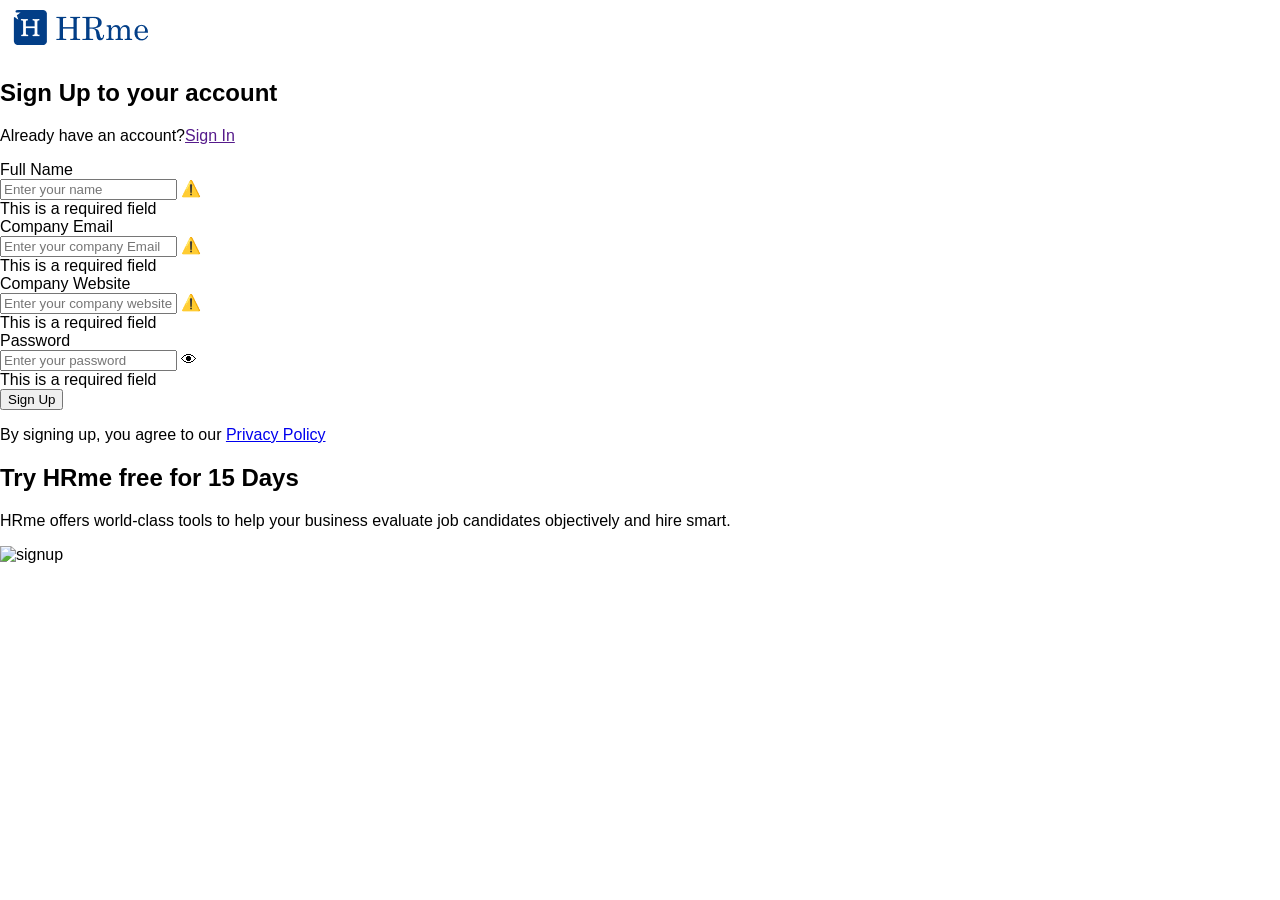
==== signup.html @ a01378f1 "signup  page" ====
<!DOCTYPE html>
<html lang="en">
<head>
    <meta charset="UTF-8">
    <!-- Google Font -->
<link href="https://fonts.googleapis.com/css2?family=Poppins:wght@300;400;500;600;700&display=swap" rel="stylesheet">

    <link rel="stylesheet" href="style.css">
    <meta name="viewport" content="width=device-width, initial-scale=1.0">
    <title>Sign up</title>
</head>
<body>
    <!--  entire page -->
    <section class="page">


        <!--  form section -->
<div class="form-section">

<div class="form-wrapper">

<div class="logo">
        <a href="index.html"><img src="images/Frame 9.png" alt="logo" srcset="">
    </a></div>
<!--  heading -->
  <div class="head">
    <h1>Sign Up to your account</h1>
  <p class="subtext">Already have an account?<a href="">Sign In</a></p>
  </div>
  
<form action="" id="signupForm" novalidate>
  <div class="form-group" id="fullname-group">
    <label for="Fullname">Full Name</label>
    <div class="input-wrapper">
      <input type="text" id="Fullname" placeholder="Enter your name" required>
      <span class="field-icon">⚠️</span>
    </div>
    <span class="error-message" id="fullname-error">This is a required field</span>
  </div>

  <div class="form-group" id="email-group">
    <label for="email">Company Email</label>
    <div class="input-wrapper">
      <input type="email" id="email" placeholder="Enter your company Email" required>
      <span class="field-icon">⚠️</span>
    </div>
    <span class="error-message" id="email-error">This is a required field</span>
  </div>

  <div class="form-group" id="website-group">
    <label for="Website">Company Website</label>
    <div class="input-wrapper">
      <input type="text" id="Website" placeholder="Enter your company website" required>
      <span class="field-icon">⚠️</span>
    </div>
    <span class="error-message" id="website-error">This is a required field</span>
  </div>

  <div class="form-group" id="password-group">
    <label for="Password">Password</label>
    <div class="input-wrapper password-wrapper">
      <input type="password" id="Password" placeholder="Enter your password" required>
      <span class="toggle-password" id="togglePassword">👁</span>
    </div>
    <span class="error-message" id="password-error">This is a required field</span>
  </div>

  <button type="submit" class="signup-btn">Sign Up</button>
  <p class="privacy-note">
    By signing up, you agree to our <a href="#">Privacy Policy</a>
  </p>
</form>

</div>



</div>

<!--  image section -->


<div class="image-section">
<div class="head2">
    <h2> Try HR<span>me</span> free for 15 Days</h2>
        <p>HRme offers world-class tools to help your business evaluate job candidates objectively and hire smart.</p>

</div>
        
    <div class="image-content">

        <img src="images/signup image.png" alt="signup" class="img">
    </div>
</div>

    </section>

    <script src="script.js"></script>
</body>
</html>
---- style.css ----
* {
  box-sizing: border-box;
}

body {
  margin: 0 auto;
  max-width: 1920px;
  font-family: "Open Sans", sans-serif;
}

/* ---------- NAVBAR ---------- */
nav {
  display: flex;
  justify-content: space-between;
  align-items: center;
  padding: 15px 60px;
  background: white;
  height: 84px;
  box-shadow: 0 2px 5px rgba(0, 0, 0, 0.08);
  position: sticky;
  top: 0;
  z-index: 1000;
}

nav .logo img {
  height: 48px;
  width: 157.93px;
}

nav .nav-menu {
  display: flex;
  align-items: center;
  gap: 50px;
}

nav ul.nav-links {
  display: flex;
  list-style: none;
  gap: 28px;
  margin: 0;
  padding: 0;
}

nav ul.nav-links li a {
  text-decoration: none;
  color: #333;
  font-size: 14px;
  font-weight: 600;
}

nav .btn {
  display: flex;
  gap: 12px;
}

nav .btn button {
  padding: 12px;
  border: none;
  cursor: pointer;
  font-size: 14px;
  font-weight: 600;
  border-radius: 24px;
  height: 44px;
}

nav .btn .login{
 background: transparent;
  border: 1px solid #023E87;
  color: #023E87;
  width: 149px;
  font-weight: 600;
}

nav .btn .login:hover{
  background: #023E87;
  color: white;
  width: 149px;
}

nav .btn .apply{
 background: #023E87;
  color: white;
  width: 149px;
}

nav .btn .apply:hover{
 background: #ffff;
  color: #023E87;
  width: 149px;
  font-weight: 600;
   border: 1px solid #023E87;
}

/* ---------- HAMBURGER ---------- */
.menu-toggle {
  display: none;
  font-size: 28px;
  cursor: pointer;
  line-height: 1;
  user-select: none;
}

.hero-btn .login {
  background: transparent;
  border: 1px solid #023E87;
  color: #023E87;
  width: 100px;
}
.hero-btn .login:hover {
  background: #023E87;
  color: white;
  width: 100px;
}

.hero-btn .apply {
  background: linear-gradient(135deg, #023E87 20%, #023E87 0%, #0036DC 100%);
  color: white;
  width: 149px;
}
.hero-btn .apply:hover {
  background: #ffff;
  color: #023E87;
  width: 149px;
  border: 1px solid #023E87;
}

/* ---------- HERO ---------- */
.hero {
  display: flex;
  min-height: calc(100vh - 84px);
}

.hero-text {
  flex: 1;
  padding: 80px 60px;
  background-image: url("images/Frame\ 427319842.png");
  background-size: cover;
  background-position: center;
  background-repeat: no-repeat;
  display: flex;
  flex-direction: column;
  justify-content: center;
}

.hero-text .badge {
  display: inline-block;
  color: #023E87;
  font-weight: 700;
  font-size: 13px;
  letter-spacing: 1px;
  margin-bottom: 20px;
}

.hero-text h1 {
  font-size: 52px;
  line-height: 1.3;
  font-weight: 700;
  color: #222;
  max-width: 520px;
  margin: 0 0 24px;
}

.hero-text p {
  font-size: 16px;
  line-height: 1.7;
  color: #555;
  max-width: 420px;
  margin-bottom: 32px;
}
.hero span img {
  margin-right: 20px;
}

.hero-btn {
  display: flex;
  gap: 16px;
  flex-wrap: wrap;
}

.hero-btn button {
  border: none;
  cursor: pointer;
  border-radius: 24px;
  height: 44px;
  font-weight: 600;
}

.hero-image {
  flex: 1.2;
}

.hero-image img {
  width: 100%;
  height: 100%;
  object-fit: cover;
  display: block;
  border-radius: 0 0 0 40px;
}

/* ---------- TABLET ---------- */
@media (max-width: 992px) {
  nav {
    padding: 15px 30px;
  }
  .hero-text {
    padding: 60px 40px;
  }
  .hero-text h1 {
    font-size: 40px;
  }
}

/* ---------- MOBILE ---------- */
@media (max-width: 768px) {
  nav {
    padding: 15px 20px;
  }
  .menu-toggle {
    display: block;
  }
  nav .nav-menu {
    display: none;
    flex-direction: column;
    align-items: flex-start;
    position: absolute;
    top: 84px;
    left: 0;
    width: 100%;
    background: white;
    padding: 20px;
    gap: 20px;
    box-shadow: 0 4px 6px rgba(0, 0, 0, 0.1);
  }
  nav .nav-menu.active {
    display: flex;
  }
  nav .nav-menu ul.nav-links {
    flex-direction: column;
    gap: 16px;
  }
  nav .nav-menu .btn {
    width: 100%;
    flex-direction: column;
  }
  nav .nav-menu .btn button {
    width: 100%;
  }
  .hero {
    flex-direction: column;
    min-height: auto;
  }
  .hero-text {
    order: 1;
    padding: 50px 25px;
    align-items: center;
    text-align: center;
  }
  .hero-image {
    order: 2;
    width: 100%;
  }
  .hero-image img {
    width: 100%;
    height: auto;
  }
  .hero-text h1 {
    font-size: 34px;
    max-width: 100%;
  }
  .hero-text p {
    max-width: 100%;
  }
  .hero-btn {
    justify-content: center;
  }
}

/* ---------- SMALL PHONES ---------- */
@media (max-width: 480px) {
  .hero-text h1 {
    font-size: 28px;
  }
  .hero-btn {
    flex-direction: column;
    width: 100%;
  }
  .hero-btn button {
    width: 100%;
    max-width: 220px;
    margin: auto;
  }
}

/* ==========================
   TRUSTED SECTION
========================== */
.trusted {
  width: 100%;
  padding: 30px 0 99px 0;
  height: 155px;
}

.trusted h2 {
  text-align: center;
  font-size: 30px;
  line-height: 1.5;
  color: #111;
  margin: 0 0 30px;
  padding: 0 20px;
}

.logo-marquee {
  width: 100%;
  overflow: hidden;
}

.logo-track {
   display: flex;
  align-items: center;
  width: max-content;
  animation: scroll-logos 20s linear infinite;
}

.logo-item {
  flex-shrink: 0;
  margin-right: 20px;
}


.logo-marquee:hover .logo-track {
  animation-play-state: paused;
}

@keyframes scroll-logos {
  from { transform: translateX(0); }
  to { transform: translateX(-50%); }
}

@media (max-width: 768px) {
  .trusted { padding: 30px 0; }
  .trusted h2 { font-size: 18px; }
  .logo-track { gap: 50px; animation-duration: 15s; }
  .logo-item { font-size: 16px; }
}

@media (max-width: 480px) {
  .trusted h2 { font-size: 16px; line-height: 1.6; }
  .trusted h2 br { display: none; }
  .logo-track { gap: 35px; }
  .logo-item { font-size: 14px; }
}

/* ============================
   FEATURES SECTION
   ============================ */
.features {
  text-align: center;
  padding: 60px 20px;
  background: #F7FBFD;
  margin-top: 99px;
}

.features h2 {
  font-size: 32px;
  color: #111;
  max-width: 600px;
  margin: 0 auto 24px auto;
}

.features > p {
  max-width: 600px;
  margin: 0 auto 48px auto;
  color: #999;
  font-size: 15px;
  line-height: 1.6;
}

.feature-cards {
  display: flex;
  justify-content: center;
  align-items: center;
  gap: 24px;
  max-width: 1100px;
  margin: 0 auto;
}

.feature-card {
  background: white;
  border-radius: 12px;
  padding: 30px 24px;
  text-align: left;
  flex: 1;
  width: 100%;
  max-width: 316px;
  aspect-ratio: 316 / 408;
  display: flex;
  flex-direction: column;
  justify-content: space-between;
  box-shadow: 0 4px 20px rgba(0, 0, 0, 0.05);
  cursor: pointer;
  transition: transform 0.2s ease, box-shadow 0.2s ease,
              background-color 0.3s ease, color 0.3s ease;
}

.feature-card:hover {
  transform: translateY(-6px);
  box-shadow: 0 8px 28px rgba(0, 0, 0, 0.1);
}

.icon-box {
  width: 48px;
  height: 48px;
  background: #f0f4fa;
  border-radius: 10px;
  display: flex;
  align-items: center;
  justify-content: center;
  font-size: 18px;
  color: #023E87;
  transition: background 0.3s ease, color 0.3s ease;
}

.icon-box img {
  width: 24px;
  height: 24px;
  transition: filter 0.3s ease;
  filter: brightness(0) saturate(100%) invert(14%) sepia(85%) saturate(2500%) hue-rotate(199deg) brightness(90%) contrast(101%);
}

.feature-card.featured .icon-box img {
  filter: brightness(0) invert(1);
}

.card-text {
  display: flex;
  flex-direction: column;
  gap: 4px;
}

.feature-label {
  display: block;
  font-size: 13px;
  color: #888;
  transition: color 0.3s ease;
}

.feature-card h3 {
  font-size: 16px;
  color: #023E87;
  font-weight: 700;
  margin: 0;
  transition: color 0.3s ease;
}

.feature-card.featured {
  background-color: #023E87;
  background-image: url(images/Frame\ 427319927.png);
  background-repeat: no-repeat;
  background-position: top right;
  background-size: 220px;
  padding-top: 40px;
  padding-bottom: 40px;
  position: relative;
  overflow: hidden;
  color: white;
}

.feature-card.featured .icon-box {
  background: rgba(255, 255, 255, 0.15);
  color: white;
}

.feature-card.featured .feature-label {
  color: #cfe0f5;
}

.feature-card.featured h3 {
  color: white;
}

@media (max-width: 768px) {
  .features { margin-top: 50px; }
  .feature-cards { flex-direction: column; align-items: center; }
  .feature-card, .feature-card.featured {
    max-width: 360px;
    width: 100%;
    aspect-ratio: 316 / 380;
    padding-top: 30px;
    padding-bottom: 30px;
  }
  .feature-card.featured { background-size: 150px; }
  .features h2 { font-size: 26px; }
}

@media (max-width: 480px) {
  .features { padding: 40px 16px; margin-top: 30px; }
  .feature-card, .feature-card.featured {
    max-width: 300px;
    aspect-ratio: 316 / 360;
  }
  .features h2 { font-size: 22px; }
  .features > p { font-size: 14px; }
}

/* ============================
   EMPOWER SECTION
   ============================ */
.empower {
  padding: 60px 40px;
  max-width: 1100px;
  margin: 0 auto;
  text-align: center;
}

.empower h2 {
  font-size: 32px;
  font-weight: 700;
  color: #111;
  max-width: 800px;
  margin: 0 auto 40px;
  line-height: 1.3;
}

.tab-bar {
  display: flex;
  justify-content: center;
  gap: 8px;
  flex-wrap: wrap;
  background: #f5f7fa;
  border-radius: 50px;
  padding: 6px;
  width: fit-content;
  margin: 0 auto 40px;
}

.tab {
  padding: 10px 20px;
  border: none;
  border-radius: 50px;
  background: transparent;
  font-size: 14px;
  font-weight: 600;
  color: #555;
  cursor: pointer;
  display: flex;
  align-items: center;
  gap: 8px;
  transition: background 0.2s ease, color 0.2s ease;
  text-wrap: wrap;
}

.tab.active {
  background: #023E87;
  color: white;
}

.tab:hover:not(.active) {
  background: #e5e9f0;
}

.tab-icon {
  width: 24px;
  height: 24px;
  transition: filter 0.3s ease;
  filter: brightness(0) saturate(100%);
}

.tab.active .tab-icon {
  filter: brightness(0) invert(1);
}

.tab-panels {
  margin-top: 32px;
}

.panel {
  display: none;
  align-items: center;
  gap: 40px;
  text-align: left;
}

.panel.active {
  display: flex;
}

.panel.reverse {
  flex-direction: row-reverse;
}

.panel-img {
  flex: 1;
  max-width: 673.89px;
  width: 100%;
  height: auto;
  border-radius: 12px;
  object-fit: cover;
}

.panel-info {
  flex: 1;
  min-width: 450px;
}

/* h3 stays on one line, p wraps normally by default */
.panel-info h3 {
  font-size: 25px;
  font-weight: 700;
  color: #111;
  margin: 0 0 8px;
  line-height: 1.25;
  white-space: nowrap;
  overflow: hidden;
  /* text-overflow: ellipsis; */
  max-width: 100%;
}

.panel-info p {
  font-size: 14px;
  color: #666;
  line-height: 1.5;
  margin-bottom: 16px;
  max-width: 480px;
}

.learn-btn {
  padding: 10px 24px;
  border: 2px solid #008000;
  background: transparent;
  color: black;
  font-weight: 700;
  font-size: 13px;
  cursor: pointer;
  transition: background 0.2s ease, color 0.2s ease;
}

.learn-btn:hover {
  background: #023E87;
  color: white;
}

@media (max-width: 768px) {
  .empower { padding: 40px 20px; }
  .empower h2 { font-size: 26px;
   white-space: normal; }
  .panel-info {
    min-width: 0;
  }
  .tab-bar {
    flex-wrap: nowrap;
    overflow-x: auto;
    justify-content: flex-start;
    width: 100%;
    max-width: 100%;
    padding: 6px 12px;
    margin: 0 0 32px;
    
    -webkit-overflow-scrolling: touch;
    scrollbar-width: none;
  }
  .tab-bar::-webkit-scrollbar { display: none; }
  .tab {
    flex-shrink: 0;
    padding: 8px 16px;
    font-size: 13px;
    white-space: nowrap;
  }
  .panel { gap: 24px; }
  .panel.active, .panel.reverse.active { flex-direction: column; }
  .panel-img { max-width: 100%; }

   .panel-info h3 {
        font-size: 20px;
        white-space: normal;
        overflow: visible;
        overflow-wrap: break-word;
        text-align: center;
    }
}

@media (max-width: 480px) {
  .empower h2 { font-size: 22px; }
  .tab { padding: 8px 12px; font-size: 12px; gap: 4px; }
  .tab-icon { width: 14px; height: 14px; }
  .panel-info h3 { font-size: 20px; }
   .panel-info h3 {
        font-size: 18px;
        white-space: normal;
        overflow: visible;
        overflow-wrap: break-word;
    }
}

/* ============================
   TESTIMONIALS SECTION
   ============================ */
.testimonials {
  background: #f5f8fc;
  padding: 60px 40px;
  text-align: center;
}

.testimonials h2 {
  font-size: 40px;
  font-weight: 700;
  color: #111;
  text-align: center;
}

.testimonials > p {
  max-width: 800px;
  margin: 0 auto 20px;
  font-size: 15px;
  color: #666;
  line-height: 1.7;
}

.view-stories {
  display: inline-block;
  color: #023E87;
  font-weight: 600;
  font-size: 14px;
  text-decoration: none;
  margin-bottom: 48px;
}

.view-stories:hover {
  text-decoration: underline;
}

.testimonial-cards {
  display: flex;
  gap: 24px;
  justify-content: center;
  flex-wrap: wrap;
  max-width: 1000px;
  margin: 0 auto;
}

.testimonial-card {
  background: white;
  border-radius: 12px;
  padding: 28px;
  text-align: left;
  flex: 1;
  min-width: 280px;
  max-width: 440px;
  box-shadow: 0 4px 20px rgba(0, 0, 0, 0.05);
}

.testimonial-top {
  display: flex;
  align-items: center;
  gap: 16px;
  margin-bottom: 20px;
}

.testimonial-top img {
  width: 52px;
  height: 52px;
  border-radius: 50%;
  object-fit: cover;
}

.stars {
  color: #f59e0b;
  font-size: 18px;
  letter-spacing: 2px;
}

.testimonial-text {
  font-size: 16px;
  color: #111;
  line-height: 1.6;
  margin: 0 0 20px;
  font-weight: 500;
}

.testimonial-author {
  display: flex;
  align-items: center;
  gap: 12px;
}

.author-name {
  font-size: 13px;
  font-weight: 700;
  color: #111;
}

.author-role {
  font-size: 13px;
  color: #888;
}

@media (max-width: 768px) {
  .testimonials { padding: 40px 20px; }
  .testimonials h2 { font-size: 26px; }
  .testimonial-cards { flex-direction: column; align-items: center; }
  .testimonial-card { max-width: 100%; width: 100%; }
}

@media (max-width: 480px) {
  .testimonials h2 { font-size: 22px; }
  .testimonials > p { font-size: 13px; }
  .testimonial-text { font-size: 15px; }
}

/* ============================
   CTA BANNER
   ============================ */
.cta-banner {
  margin: 120px auto;
  max-width: 1200px;
  height: 438px;
  border-radius: 20px;
  background-color: #023E87;
  background-image: url(images/traks_bg_hero_updated.svg.png);
  background-repeat: no-repeat;
  background-position: right center;
  background-size: auto 100%;
  border: 2px solid #4a7cc7;
  overflow: hidden;
  position: relative;
  display: flex;
  align-items: center;
  justify-content: center;
}

.cta-content {
  padding: 0px;
  text-align: center;
  max-width: 600px;
  width: 100%;
}

.cta-content h2 {
  font-size: 48px;
  font-weight: 700;
  color: white;
  margin: 0 0 16px;
  line-height: 1.3;
}

.cta-content p {
  font-size: 18px;
  color: #b0c8e8;
  margin: 0 0 32px;
}

.cta-buttons {
  display: flex;
  gap: 16px;
  justify-content: center;
  flex-wrap: wrap;
}

.cta-free {
  padding: 12px 28px;
  border-radius: 8px;
  background: #28a745;
  color: white;
  font-weight: 700;
  font-size: 14px;
  border: none;
  cursor: pointer;
  transition: background 0.2s ease;
}

.cta-free:hover { background: #218838; }

.cta-contact {
  padding: 12px 28px;
  border-radius: 8px;
  background: transparent;
  color: white;
  font-weight: 700;
  font-size: 14px;
  border: 2px solid white;
  cursor: pointer;
  transition: background 0.2s ease, color 0.2s ease;
}

.cta-contact:hover {
  background: white;
  color: #023E87;
}

/* ============================
   INDUSTRY RECOGNITION
   ============================ */
.recognition {
  padding: 40px 40px 60px;
  text-align: center;
}

.recognition h2 {
  font-size: 40px;
  font-weight: 600;
  color: #111;
}

.recognition > p {
  font-size: 20px;
  color: #888;
  margin: 0 0 32px;
  font-weight: 400;
}

.recognition-marquee {
  width: 100%;
  overflow: hidden;
}

.recognition-track {
  display: flex;
  align-items: center;
  justify-content: space-between;
  flex-wrap: wrap;
  gap: 16px;
  max-width: 1100px;
  margin: 0 auto;
}

.recognition-track img {
  height: 56px;
  width: auto;
  object-fit: contain;
  flex: 1;
  max-width: 100px;
}

.recognition-track img[aria-hidden="true"] {
  display: none;
}

/* ============================
   TABLETS (768px and below) — MARQUEE STARTS HERE
   ============================ */
@media (max-width: 768px) {
  .cta-banner {
    height: auto;
    margin: 40px 20px;
    background-size: 200px;
  }
  .cta-content { padding: 40px 24px; }
  .cta-content h2 { font-size: 26px; }
  .recognition { padding: 40px 20px; }
  .recognition h2 { font-size: 24px; }

  /* Continuous scroll marquee */
  .recognition-track {
    display: flex;
    flex-wrap: nowrap;
    justify-content: flex-start;
    width: max-content;
    gap: 40px;
    animation: scroll-recognition 20s linear infinite;
  }
  .recognition-marquee:hover .recognition-track {
    animation-play-state: paused;
  }
  .recognition-track img {
    flex-shrink: 0;
    height: 44px;
    max-width: none;
  }
  .recognition-track img[aria-hidden="true"] {
    display: block;
  }
}

/* ============================
   PHONES (480px and below)
   ============================ */
@media (max-width: 480px) {
  .cta-banner { margin: 24px 16px; background-image: none; }
  .cta-content h2 { font-size: 22px; }
  .cta-buttons { flex-direction: column; align-items: center; }
  .cta-free, .cta-contact { width: 100%; max-width: 220px; }

  .recognition-track {
    gap: 40px;
    animation-duration: 15s;
  }
  .recognition-track img {
    height: 36px;
  }
}

@keyframes scroll-recognition {
  from { transform: translateX(0); }
  to { transform: translateX(-50%); }
}

/* ============================
   CONTACT BAR
   ============================ */
.contact-bar {
  display: flex;
  justify-content: center;
  gap: 80px;
  flex-wrap: wrap;
  padding: 24px 40px;
  background: #f5f5f5;
  border-bottom: 1px solid #e5e7eb;
}

.contact-item {
  display: flex;
  align-items: center;
  gap: 14px;
}

.contact-icon {
  font-size: 24px;
  color: #555;
}

.contact-label {
  font-size: 15px;
  font-weight: 700;
  color: #111;
  margin: 0 0 4px;
}

.contact-value {
  font-size: 13px;
  color: #666;
  margin: 0;
}

@media (max-width: 768px) {
  .contact-bar { gap: 32px; padding: 24px 20px; }
}

@media (max-width: 480px) {
  .contact-bar {
    display: grid;
    grid-template-columns: repeat(3, 1fr);
    gap: 8px;
    padding: 14px 8px;
  }
  .contact-item {
    display: flex;
    align-items: center;
    gap: 4px;
    min-width: 0;
  }
  .contact-icon { font-size: 15px; flex-shrink: 0; }
  .contact-item div { min-width: 0; }
  .contact-label, .contact-value {
    overflow: hidden;
    text-overflow: ellipsis;
    white-space: nowrap;
  }
  .contact-label { font-size: 10px; margin: 0 0 2px; }
  .contact-value { font-size: 9px; }
}

@media (max-width: 360px) {
  .contact-bar { gap: 4px; padding: 12px 6px; }
  .contact-icon { display: none; }
  .contact-label { font-size: 9px; }
  .contact-value { font-size: 8px; }
}

/* ============================
   MAIN FOOTER
   ============================ */
.footer {
  background: #111;
  color: white;
  padding: 120px 120px 0;
}

.footer-grid {
  display: grid;
  grid-template-columns: repeat(4, 1fr);
  gap: 40px;
  padding-bottom: 40px;
  border-bottom: 1px solid #333;
}

.footer-col h4 {
  font-size: 16px;
  font-weight: 700;
  color: white;
  margin: 0 0 20px;
}

.footer-col ul {
  list-style: none;
  padding: 0;
  margin: 0;
  display: flex;
  flex-direction: column;
  gap: 12px;
}

.footer-col ul li a {
  text-decoration: none;
  font-size: 14px;
  color: #aaa;
  transition: color 0.2s ease;
}

.footer-col ul li a:hover {
  color: white;
}

.footer-logo-text {
  font-size: 28px;
  font-weight: 700;
  color: #023E87;
  margin: 0 0 12px;
  font-style: italic;
}

.footer-newsletter h4 {
  margin-bottom: 8px;
}

.footer-newsletter p {
  font-size: 13px;
  color: #aaa;
  margin: 0 0 16px;
}

.email-form {
  display: flex;
  border-radius: 8px;
  overflow: hidden;
  border: 1px solid #444;
  margin-bottom: 20px;
}

.email-form input {
  flex: 1;
  padding: 10px 14px;
  background: #1a1a1a;
  border: none;
  color: white;
  font-size: 13px;
  outline: none;
}

.email-form input::placeholder {
  color: #666;
}

.email-form button {
  padding: 10px 16px;
  background: #333;
  color: white;
  border: none;
  font-size: 13px;
  font-weight: 600;
  cursor: pointer;
  transition: background 0.2s ease;
}

.email-form button:hover {
  background: #444;
}

.social-icons {
  display: flex;
  gap: 12px;
}

.social-icons a {
  width: 34px;
  height: 34px;
  border-radius: 50%;
  border: 1px solid #444;
  display: flex;
  align-items: center;
  justify-content: center;
  color: #aaa;
  font-size: 12px;
  font-weight: 700;
  text-decoration: none;
  transition: border-color 0.2s ease, color 0.2s ease;
}

.social-icons a:hover {
  border-color: white;
  color: white;
}

/* ---------- BOTTOM BAR: always one line ---------- */
.footer-bottom {
  display: flex;
  justify-content: space-between;
  align-items: center;
  flex-wrap: nowrap;
  gap: 12px;
  padding-inline: 120px;
  overflow-x: auto;
  -webkit-overflow-scrolling: touch;
  scrollbar-width: none;
}

.footer-bottom::-webkit-scrollbar {
  display: none;
}

.footer-bottom p {
  font-size: 12px;
  color: #666;
  margin: 0;
  white-space: nowrap;
  flex-shrink: 0;
}

.footer-links {
  display: flex;
  align-items: center;
  gap: 12px;
  flex-shrink: 0;
  white-space: nowrap;
}

.footer-links a {
  font-size: 12px;
  color: #666;
  text-decoration: none;
  transition: color 0.2s ease;
  white-space: nowrap;
}

.footer-links a:hover {
  color: white;
}

.footer-links span {
  color: #444;
  font-size: 12px;
}

/* ============================
   TABLETS (768px and below)
   ============================ */
@media (max-width: 768px) {
  .footer {
    padding: 40px 24px 0;
    text-align: center;
  }

  .footer-grid {
    grid-template-columns: repeat(2, 1fr);
    gap: 32px;
    justify-items: center;
    text-align: center;
  }

  .footer-col ul {
    align-items: center;
  }

  .email-form {
    max-width: 320px;
    margin-left: auto;
    margin-right: auto;
  }

  .social-icons {
    justify-content: center;
  }

  .footer-bottom {
    padding-inline: 24px;
    justify-content: center;
    gap: 16px;
  }
}

/* ============================
   PHONES (480px and below)
   ============================ */
@media (max-width: 480px) {
  .footer {
    padding: 32px 16px 0;
  }

  .footer-grid {
    grid-template-columns: 1fr;
    gap: 28px;
  }

  .footer-bottom {
    padding-inline: 16px;
    gap: 10px;
  }

  .footer-links {
    gap: 8px;
  }

  .footer-links a {
    font-size: 11px;
  }

  .footer-bottom p {
    font-size: 11px;
  }
}
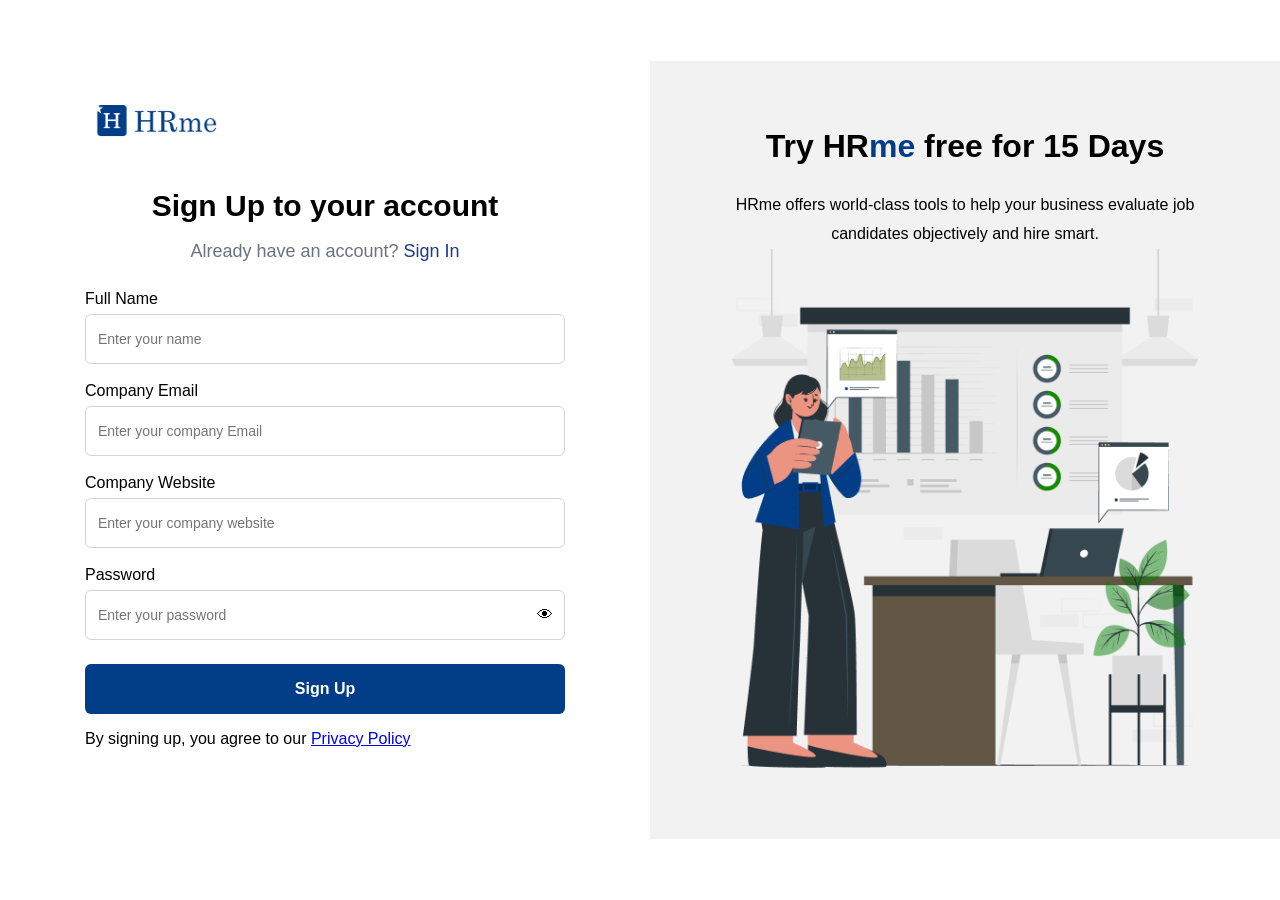
==== commit 4d8d53b5: "Fix sign-up paragraph spacing" ====
--- a/signup.html
+++ b/signup.html
@@ -25,7 +25,7 @@
 <!--  heading -->
   <div class="head">
     <h1>Sign Up to your account</h1>
-  <p class="subtext">Already have an account?<a href="">Sign In</a></p>
+  <p class="subtext">Already have an account?<a href=""> Sign In</a></p>
   </div>
   
 <form action="" id="signupForm" novalidate>
@@ -97,4 +97,4 @@
 
     <script src="script.js"></script>
 </body>
-</html>+</html>
--- a/style.css
+++ b/style.css
@@ -1306,3 +1306,267 @@
     font-size: 11px;
   }
 }
+
+
+
+
+/* ===== PAGE WRAPPER ===== */
+.page{
+  display: flex;
+  align-items: center;
+  justify-content: center;
+  min-height: 100vh;
+  font-family: 'Poppins', sans-serif;
+}
+
+/* ===== LEFT HALF: FORM ===== */
+.form-section{
+  flex: 1;
+  display: flex;
+  align-items: center;
+  justify-content: center;
+  padding: 0 40px 40px 40px;
+  background: #ffffff;
+}
+
+/* ===== RIGHT HALF: PROMO IMAGE ===== */
+.image-section{
+  flex: 1;
+  display: flex;
+  align-items: center;
+  justify-content: center;
+  padding: 40px 30px;
+  background: #F2F2F2;
+  flex-direction: column;
+  text-align: center;
+}
+
+/* Constrains the form so it doesn't stretch full-width on large screens. */
+.form-wrapper{
+  width: 100%;
+  max-width: 480px;   /* widened from 400px so inputs have more room */
+}
+
+.logo{
+  display: flex;
+  margin-bottom: 40px;
+}
+
+.logo img{
+  width: 140px;
+  height: auto;
+}
+
+.img{
+  display: block;
+  width: 100%;
+  max-width: 500px;
+  height: auto;
+}
+
+.head{
+  display: block;
+  align-items: center;
+  text-align: center;
+}
+
+h1{
+  font-size: 30px;
+  margin-bottom: 8px;
+}
+
+.head2 p{
+  line-height: 1.8;
+  max-width: 500px;
+  margin: auto;
+}
+
+.subtext{
+  font-size: 18px;
+  color: #6b7280;
+  margin-bottom: 28px;
+}
+
+.subtext a{
+  color: #1e3a8a;
+  text-decoration: none;
+}
+
+/* ===== FORM FIELDS ===== */
+.form-group{
+  margin-bottom: 18px;
+}
+
+.form-group label{
+  font-size: 16px;
+  font-weight: 500;
+  display: block;
+  margin-bottom: 6px;
+}
+
+.form-group input{
+  width: 100%;
+  border: 1px solid #d1d5db;
+  border-radius: 6px;
+  font-size: 14px;
+  outline: none;
+  height: 50px;
+  padding: 10px 12px;
+  box-sizing: border-box;
+}
+
+.form-group input:focus {
+  border-color: #1e3a8a;
+}
+
+/* ===== INPUT WRAPPER (positioning context for icons inside inputs) ===== */
+.input-wrapper{
+  position: relative;
+}
+
+.field-icon{
+  position: absolute;
+  right: 12px;
+  top: 50%;
+  transform: translateY(-50%);
+  pointer-events: none;
+  display: none;
+}
+
+/* ===== PASSWORD FIELD WITH SHOW/HIDE ICON ===== */
+.password-wrapper{
+  position: relative;
+}
+
+.toggle-password{
+  position: absolute;
+  right: 12px;
+  top: 50%;
+  transform: translateY(-50%);
+  cursor: pointer;
+}
+
+/* ===== ERROR STATE ===== */
+.form-group input.error{
+  border-color: #dc2626;
+}
+
+.form-group input.error ~ .field-icon{
+  display: block;
+}
+
+.error-message{
+  display: none;
+  color: #dc2626;
+  font-size: 13px;
+  margin-top: 6px;
+}
+
+.form-group.has-error .error-message{
+  display: block;
+}
+
+/* ===== SIGN UP BUTTON ===== */
+.signup-btn{
+  width: 100%;
+  background-color: #023E87;
+  color: white;
+  border: none;
+  padding: 12px;
+  border-radius: 6px;
+  height: 50px;
+  font-size: 16px;
+  font-weight: 600;
+  margin-top: 6px;
+}
+
+.signup-btn:hover{
+  background: white;
+  color: #0036DC;
+  border: 1px solid #023E87;
+}
+
+/* ===== PRIVACY NOTE ===== */
+.privacy-note{
+  color: black;
+  font-weight: lighter;
+}
+
+.privacy-note a{
+  font-weight: 500;
+}
+
+/* ===== RIGHT SIDE HEADING ===== */
+.head2 h2{
+  font-size: 32px;
+}
+
+h2 span{
+  color: #023E87;
+}
+
+/* image */
+.image-content img{
+  width: 100%;
+  max-width: 550px;
+  height: auto;
+}
+
+/* ===== RESPONSIVE BREAKPOINTS ===== */
+@media (max-width: 992px) {
+  .page{
+    flex-direction: column;
+  }
+
+  h1{
+    font-size: 26px;
+  }
+
+  .head2 h2{
+    font-size: 28px;
+  }
+
+  .form-section{
+    order: -1;
+    padding: 30px;
+    width: 100%;
+  }
+
+  .image-section{
+    padding: 30px;
+    width: 100%;
+    margin-top: 30px;
+  }
+}
+
+@media (max-width: 768px){
+  .form-section{
+    padding: 25px;
+  }
+
+  .image-section{
+    padding: 25px;
+  }
+}
+
+@media (max-width: 480px){
+  .logo img{
+    width: 120px;
+  }
+
+  h1{
+    font-size: 24px;
+  }
+
+  .subtext{
+    font-size: 15px;
+  }
+
+  .head2 h2{
+    font-size: 22px;
+  }
+
+  .signup-btn{
+    height: 48px;
+  }
+}
